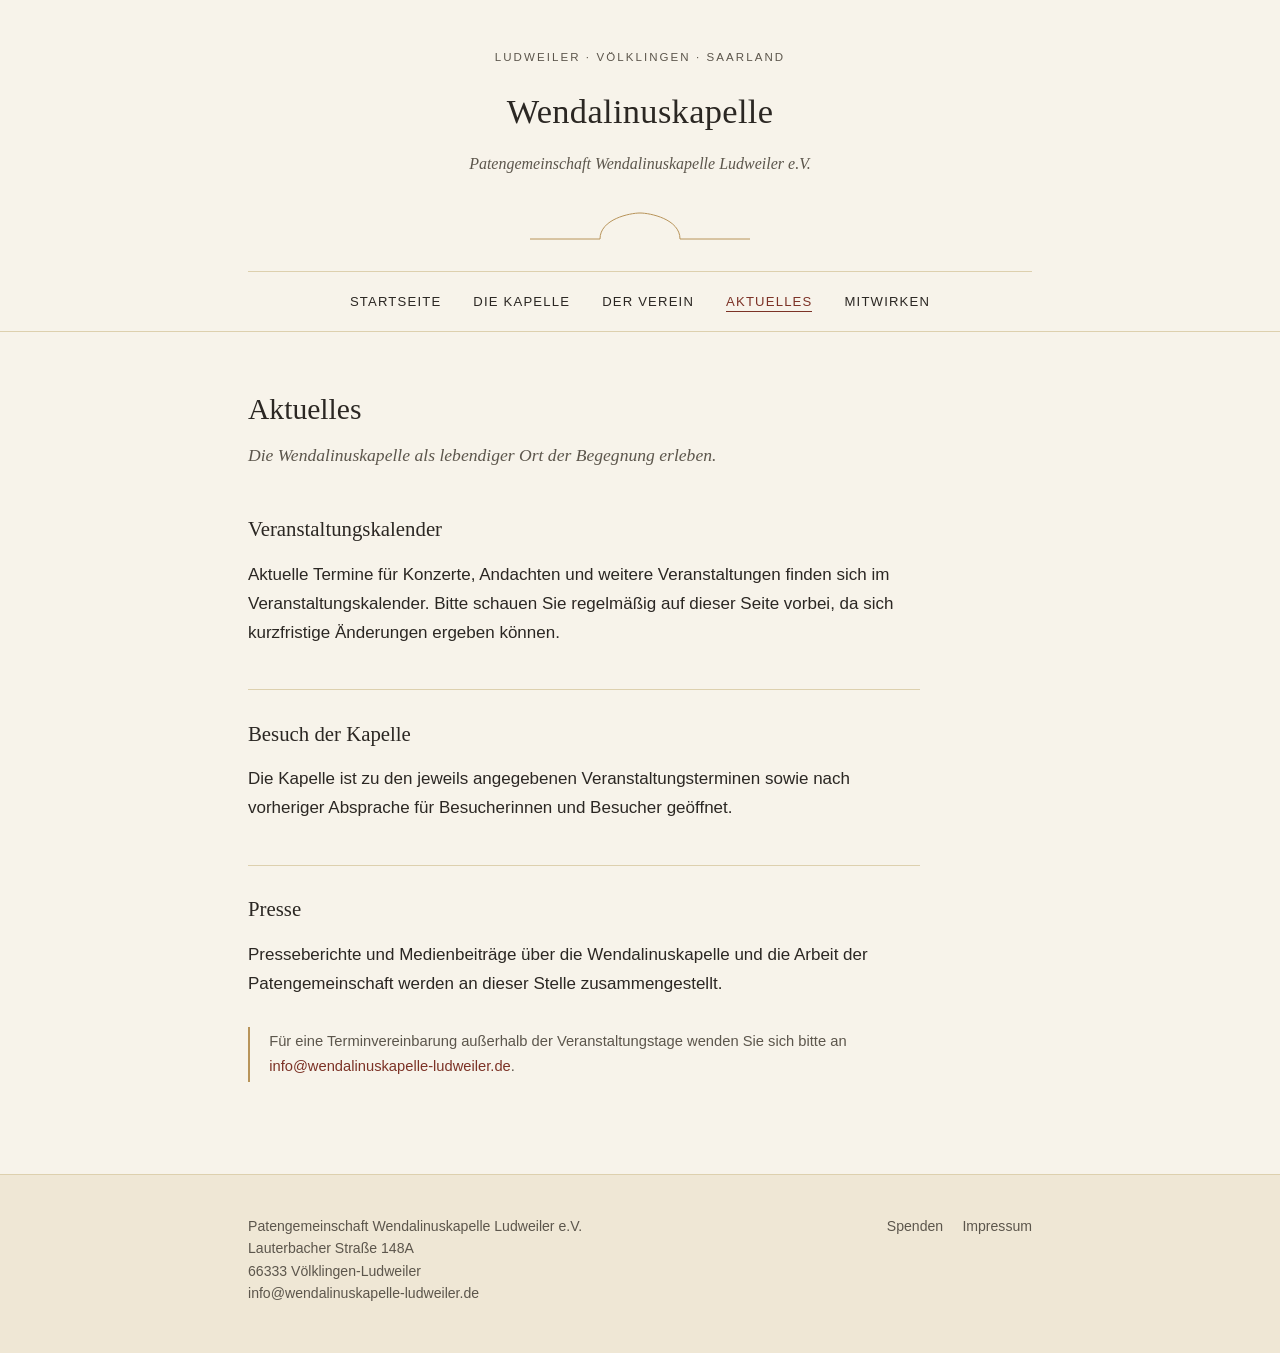
==== aktuelles.html @ 627bee24 "Erster Entwurf: Wendalinuskapelle Ludweiler Website" ====
<!doctype html>
<html lang="de">
<head>
<meta charset="utf-8">
<title>Aktuelles — Wendalinuskapelle Ludweiler</title>
<meta name="description" content="Veranstaltungen, Öffnungszeiten und Neuigkeiten rund um die Wendalinuskapelle Ludweiler.">
<meta name="viewport" content="width=device-width, initial-scale=1">
<link rel="stylesheet" href="css/style.css">
</head>
<body>

<header class="site-header">
  <div class="container">
    <p class="site-eyebrow">Ludweiler · Völklingen · Saarland</p>
    <h1 class="site-title"><a href="index.html">Wendalinuskapelle</a></h1>
    <p class="site-subtitle">Patengemeinschaft Wendalinuskapelle Ludweiler e.V.</p>
    <svg class="arch-divider" viewBox="0 0 220 34" xmlns="http://www.w3.org/2000/svg" aria-hidden="true">
      <line x1="0" y1="30" x2="70" y2="30"></line>
      <path d="M70 30 C70 10, 100 4, 110 4 C120 4, 150 10, 150 30"></path>
      <line x1="150" y1="30" x2="220" y2="30"></line>
    </svg>
    <nav class="site-nav" aria-label="Hauptnavigation">
      <ul>
        <li><a href="index.html">Startseite</a></li>
        <li><a href="die-kapelle.html">Die Kapelle</a></li>
        <li><a href="der-verein.html">Der Verein</a></li>
        <li><a href="aktuelles.html" aria-current="page">Aktuelles</a></li>
        <li><a href="mitwirken.html">Mitwirken</a></li>
      </ul>
    </nav>
  </div>
</header>

<main>
  <div class="container">
    <h2 class="page-title">Aktuelles</h2>
    <p class="page-lede">Die Wendalinuskapelle als lebendiger Ort der Begegnung erleben.</p>

    <div class="prose">

      <h2>Veranstaltungskalender</h2>
      <p>Aktuelle Termine für Konzerte, Andachten und weitere Veranstaltungen finden sich im Veranstaltungskalender. Bitte schauen Sie regelmäßig auf dieser Seite vorbei, da sich kurzfristige Änderungen ergeben können.</p>

      <h2>Besuch der Kapelle</h2>
      <p>Die Kapelle ist zu den jeweils angegebenen Veranstaltungsterminen sowie nach vorheriger Absprache für Besucherinnen und Besucher geöffnet.</p>

      <h2 id="presse">Presse</h2>
      <p>Presseberichte und Medienbeiträge über die Wendalinuskapelle und die Arbeit der Patengemeinschaft werden an dieser Stelle zusammengestellt.</p>

    </div>

    <div class="notice">
      Für eine Terminvereinbarung außerhalb der Veranstaltungstage wenden Sie sich bitte an <a href="mailto:info@wendalinuskapelle-ludweiler.de">info@wendalinuskapelle-ludweiler.de</a>.
    </div>

  </div>
</main>

<footer class="site-footer">
  <div class="container">
    <address>
      Patengemeinschaft Wendalinuskapelle Ludweiler e.V.<br>
      Lauterbacher Straße 148A<br>
      66333 Völklingen-Ludweiler<br>
      <a href="mailto:info@wendalinuskapelle-ludweiler.de">info@wendalinuskapelle-ludweiler.de</a>
    </address>
    <nav aria-label="Fußzeilennavigation">
      <ul>
        <li><a href="mitwirken.html">Spenden</a></li>
        <li><a href="impressum.html">Impressum</a></li>
      </ul>
    </nav>
  </div>
</footer>

</body>
</html>
---- css/style.css ----
:root {
  --color-bg: #f7f3ea;
  --color-bg-alt: #efe7d5;
  --color-text: #2b2723;
  --color-text-muted: #5c564c;
  --color-accent: #7c3226;
  --color-rule: #b8945a;
  --color-border: #ddd0ae;
  --font-serif: Georgia, "Iowan Old Style", "Times New Roman", serif;
  --font-sans: -apple-system, BlinkMacSystemFont, "Segoe UI", Helvetica, Arial, sans-serif;
  --measure: 42rem;
}

* {
  box-sizing: border-box;
}

html {
  scroll-behavior: smooth;
}

body {
  margin: 0;
  background: var(--color-bg);
  color: var(--color-text);
  font-family: var(--font-sans);
  font-size: 17px;
  line-height: 1.7;
  -webkit-font-smoothing: antialiased;
}

a {
  color: var(--color-accent);
  text-decoration: none;
  border-bottom: 1px solid transparent;
}

a:hover {
  border-bottom-color: var(--color-accent);
}

img {
  max-width: 100%;
  display: block;
}

.container {
  max-width: 52rem;
  margin: 0 auto;
  padding: 0 1.5rem;
}

/* Header */

.site-header {
  border-bottom: 1px solid var(--color-border);
  padding: 3rem 0 0;
  background: var(--color-bg);
}

.site-header .container {
  text-align: center;
}

.site-eyebrow {
  font-family: var(--font-sans);
  font-size: 0.72rem;
  letter-spacing: 0.18em;
  text-transform: uppercase;
  color: var(--color-text-muted);
  margin: 0 0 0.9rem;
}

.site-title {
  font-family: var(--font-serif);
  font-weight: 400;
  font-size: 2.15rem;
  letter-spacing: 0.01em;
  margin: 0 0 0.6rem;
}

.site-title a {
  color: var(--color-text);
  border-bottom: none;
}

.site-subtitle {
  font-family: var(--font-serif);
  font-style: italic;
  color: var(--color-text-muted);
  font-size: 1rem;
  margin: 0 0 2rem;
}

.arch-divider {
  display: block;
  margin: 0 auto;
  width: 100%;
  max-width: 220px;
  height: 34px;
}

.arch-divider path,
.arch-divider line {
  stroke: var(--color-rule);
  stroke-width: 1;
  fill: none;
}

nav.site-nav {
  margin-top: 1.75rem;
  border-top: 1px solid var(--color-border);
}

nav.site-nav ul {
  list-style: none;
  display: flex;
  justify-content: center;
  flex-wrap: wrap;
  gap: 0.5rem 2rem;
  margin: 0;
  padding: 0.95rem 0;
}

nav.site-nav a {
  font-size: 0.82rem;
  letter-spacing: 0.09em;
  text-transform: uppercase;
  color: var(--color-text);
  border-bottom: 1px solid transparent;
  padding-bottom: 2px;
}

nav.site-nav a:hover,
nav.site-nav a[aria-current="page"] {
  color: var(--color-accent);
  border-bottom-color: var(--color-accent);
}

/* Main content */

main {
  padding: 3.25rem 0 4rem;
}

.page-title {
  font-family: var(--font-serif);
  font-weight: 400;
  font-size: 1.85rem;
  margin: 0 0 0.4rem;
}

.page-lede {
  font-family: var(--font-serif);
  font-style: italic;
  color: var(--color-text-muted);
  font-size: 1.1rem;
  max-width: var(--measure);
  margin: 0 0 2.5rem;
}

.prose {
  max-width: var(--measure);
}

.prose h2 {
  font-family: var(--font-serif);
  font-weight: 400;
  font-size: 1.3rem;
  margin: 2.6rem 0 0.9rem;
  padding-top: 1.6rem;
  border-top: 1px solid var(--color-border);
}

.prose h2:first-child {
  margin-top: 0;
  padding-top: 0;
  border-top: none;
}

.prose p {
  margin: 0 0 1.15rem;
}

.prose blockquote {
  margin: 1.6rem 0;
  padding: 0.2rem 0 0.2rem 1.3rem;
  border-left: 2px solid var(--color-rule);
  font-family: var(--font-serif);
  font-style: italic;
  color: var(--color-text-muted);
}

.lead-figure {
  font-family: var(--font-serif);
  font-size: 0.95rem;
  color: var(--color-text-muted);
  text-transform: none;
  letter-spacing: 0.02em;
  margin: 0 0 2rem;
}

/* Teaser grid on homepage */

.teaser-grid {
  display: grid;
  grid-template-columns: repeat(2, 1fr);
  gap: 1.75rem 2.25rem;
  margin-top: 3rem;
  max-width: 52rem;
}

.teaser {
  border-top: 1px solid var(--color-rule);
  padding-top: 1rem;
}

.teaser h3 {
  font-family: var(--font-serif);
  font-weight: 400;
  font-size: 1.15rem;
  margin: 0 0 0.5rem;
}

.teaser p {
  color: var(--color-text-muted);
  margin: 0 0 0.7rem;
  font-size: 0.97rem;
}

.teaser a {
  font-size: 0.82rem;
  letter-spacing: 0.06em;
  text-transform: uppercase;
}

/* Info panel (contact / facts) */

.panel {
  background: var(--color-bg-alt);
  border: 1px solid var(--color-border);
  padding: 1.75rem 2rem;
  margin: 2.5rem 0;
  max-width: var(--measure);
}

.panel h2 {
  font-family: var(--font-serif);
  font-weight: 400;
  font-size: 1.1rem;
  margin: 0 0 0.9rem;
}

.panel dl {
  margin: 0;
  display: grid;
  grid-template-columns: auto 1fr;
  gap: 0.4rem 1.2rem;
  font-size: 0.95rem;
}

.panel dt {
  color: var(--color-text-muted);
  letter-spacing: 0.03em;
}

.panel dd {
  margin: 0;
}

.notice {
  border-left: 2px solid var(--color-rule);
  padding: 0.15rem 0 0.15rem 1.2rem;
  color: var(--color-text-muted);
  font-size: 0.92rem;
  max-width: var(--measure);
  margin: 1.75rem 0;
}

ul.plain,
ol.plain {
  padding-left: 1.2rem;
  max-width: var(--measure);
}

ul.plain li,
ol.plain li {
  margin-bottom: 0.6rem;
}

/* Footer */

.site-footer {
  border-top: 1px solid var(--color-border);
  padding: 2.5rem 0 3rem;
  background: var(--color-bg-alt);
}

.site-footer .container {
  display: flex;
  flex-wrap: wrap;
  justify-content: space-between;
  gap: 1.5rem;
  font-size: 0.88rem;
  color: var(--color-text-muted);
}

.site-footer address {
  font-style: normal;
  line-height: 1.6;
}

.site-footer nav ul {
  list-style: none;
  padding: 0;
  margin: 0;
  display: flex;
  gap: 1.2rem;
}

.site-footer a {
  color: var(--color-text-muted);
}

.site-footer a:hover {
  color: var(--color-accent);
}

@media (max-width: 640px) {
  .site-header {
    padding-top: 2.25rem;
  }
  .site-title {
    font-size: 1.65rem;
  }
  main {
    padding: 2.25rem 0 3rem;
  }
  .teaser-grid {
    grid-template-columns: 1fr;
  }
  .panel {
    padding: 1.4rem 1.4rem;
  }
  .site-footer .container {
    flex-direction: column;
  }
}
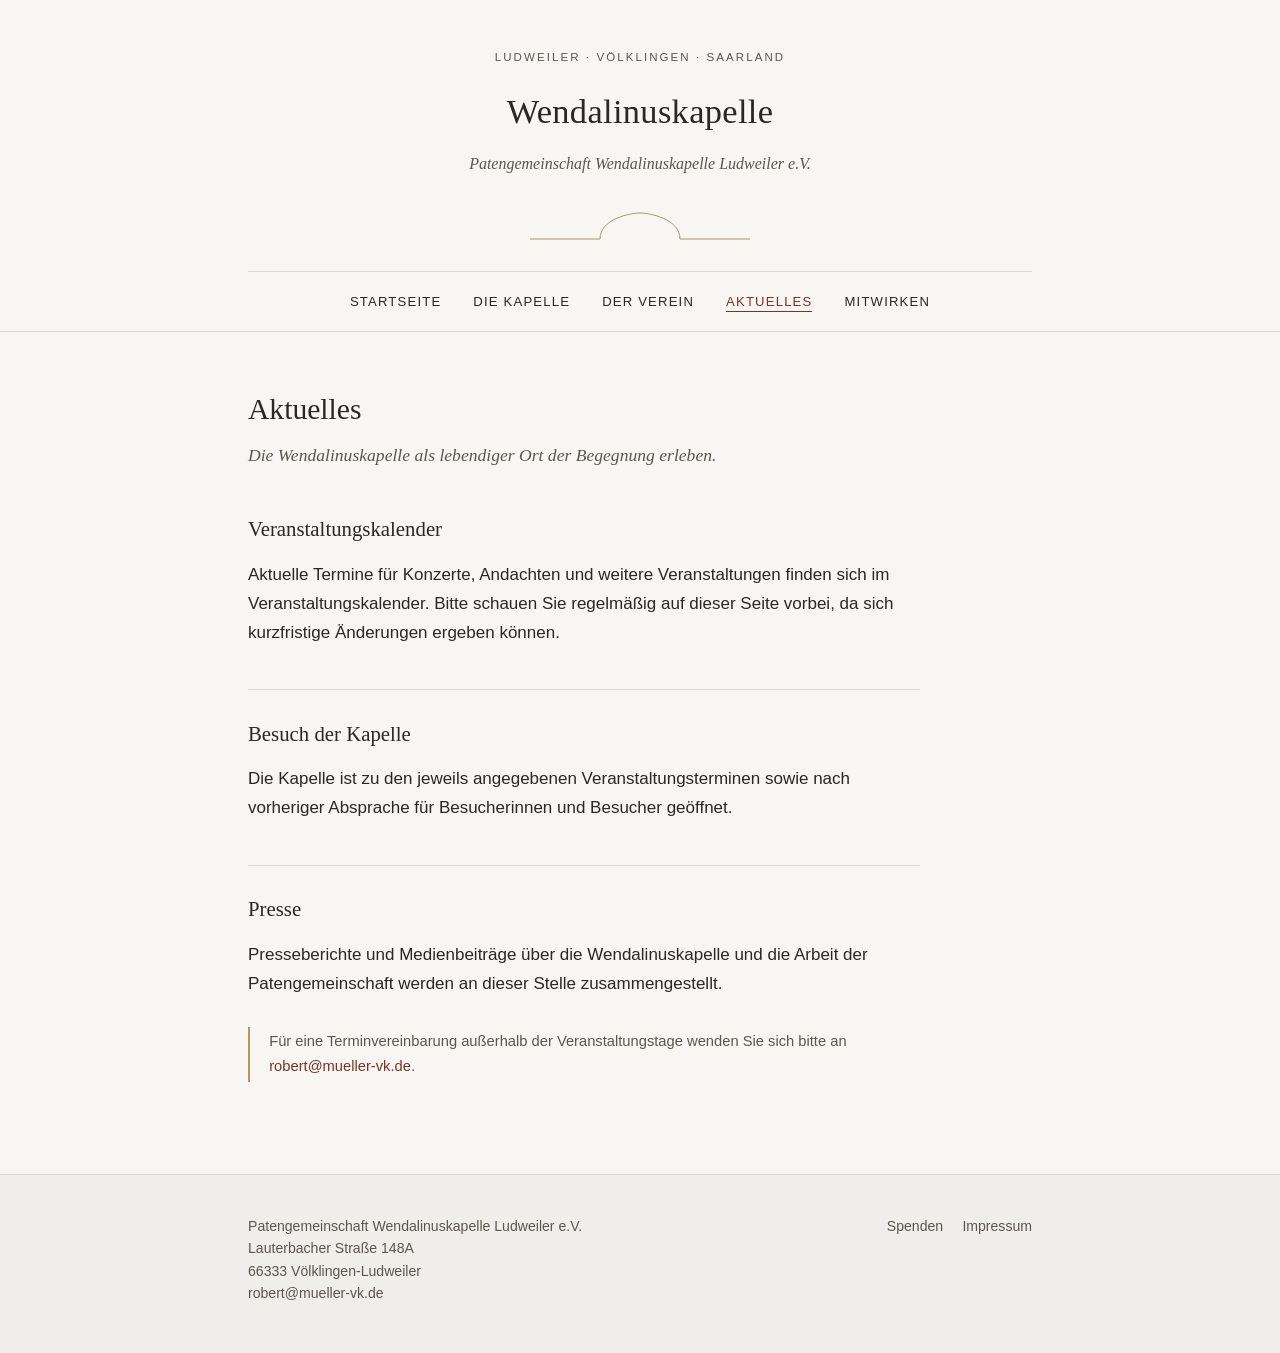
==== commit cd9eee88: "E-Mail-Kontakt auf robert@mueller-vk.de umstellen (info@ funktioniert nicht)" ====
--- a/aktuelles.html
+++ b/aktuelles.html
@@ -50,7 +50,7 @@
     </div>
 
     <div class="notice">
-      Für eine Terminvereinbarung außerhalb der Veranstaltungstage wenden Sie sich bitte an <a href="mailto:info@wendalinuskapelle-ludweiler.de">info@wendalinuskapelle-ludweiler.de</a>.
+      Für eine Terminvereinbarung außerhalb der Veranstaltungstage wenden Sie sich bitte an <a href="mailto:robert@mueller-vk.de">robert@mueller-vk.de</a>.
     </div>
 
   </div>
@@ -62,7 +62,7 @@
       Patengemeinschaft Wendalinuskapelle Ludweiler e.V.<br>
       Lauterbacher Straße 148A<br>
       66333 Völklingen-Ludweiler<br>
-      <a href="mailto:info@wendalinuskapelle-ludweiler.de">info@wendalinuskapelle-ludweiler.de</a>
+      <a href="mailto:robert@mueller-vk.de">robert@mueller-vk.de</a>
     </address>
     <nav aria-label="Fußzeilennavigation">
       <ul>
--- a/css/style.css
+++ b/css/style.css
@@ -1,11 +1,11 @@
 :root {
-  --color-bg: #f7f3ea;
-  --color-bg-alt: #efe7d5;
+  --color-bg: #f7f6f3;
+  --color-bg-alt: #efeeea;
   --color-text: #2b2723;
   --color-text-muted: #5c564c;
   --color-accent: #7c3226;
   --color-rule: #b8945a;
-  --color-border: #ddd0ae;
+  --color-border: #ddd9cf;
   --font-serif: Georgia, "Iowan Old Style", "Times New Roman", serif;
   --font-sans: -apple-system, BlinkMacSystemFont, "Segoe UI", Helvetica, Arial, sans-serif;
   --measure: 42rem;
@@ -200,6 +200,32 @@
   margin: 0 0 2rem;
 }
 
+/* Photos */
+
+figure.photo {
+  margin: 2.5rem 0;
+  max-width: var(--measure);
+}
+
+figure.photo.wide {
+  max-width: 100%;
+}
+
+figure.photo img {
+  width: 100%;
+  height: auto;
+  display: block;
+  border: 1px solid var(--color-border);
+}
+
+figure.photo figcaption {
+  margin-top: 0.7rem;
+  font-family: var(--font-serif);
+  font-style: italic;
+  color: var(--color-text-muted);
+  font-size: 0.88rem;
+}
+
 /* Teaser grid on homepage */
 
 .teaser-grid {
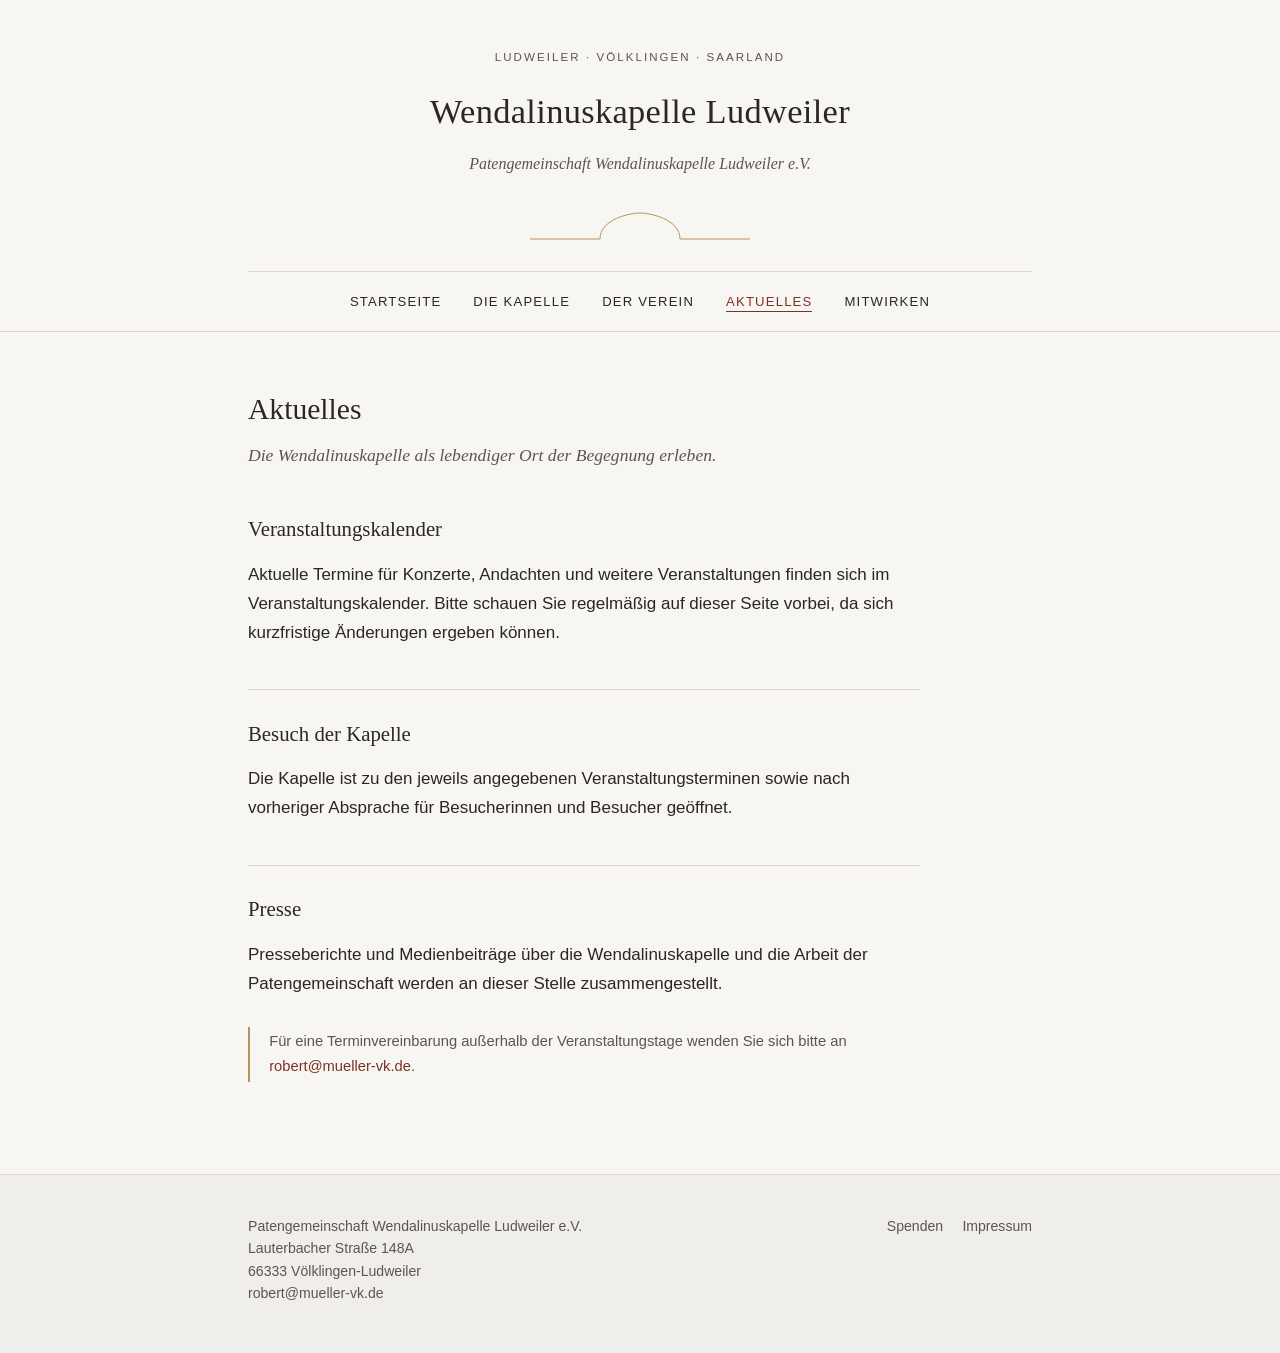
==== commit c226e2a2: "Seitentitel auf 'Wendalinuskapelle Ludweiler' ändern" ====
--- a/aktuelles.html
+++ b/aktuelles.html
@@ -12,7 +12,7 @@
 <header class="site-header">
   <div class="container">
     <p class="site-eyebrow">Ludweiler · Völklingen · Saarland</p>
-    <h1 class="site-title"><a href="index.html">Wendalinuskapelle</a></h1>
+    <h1 class="site-title"><a href="index.html">Wendalinuskapelle Ludweiler</a></h1>
     <p class="site-subtitle">Patengemeinschaft Wendalinuskapelle Ludweiler e.V.</p>
     <svg class="arch-divider" viewBox="0 0 220 34" xmlns="http://www.w3.org/2000/svg" aria-hidden="true">
       <line x1="0" y1="30" x2="70" y2="30"></line>
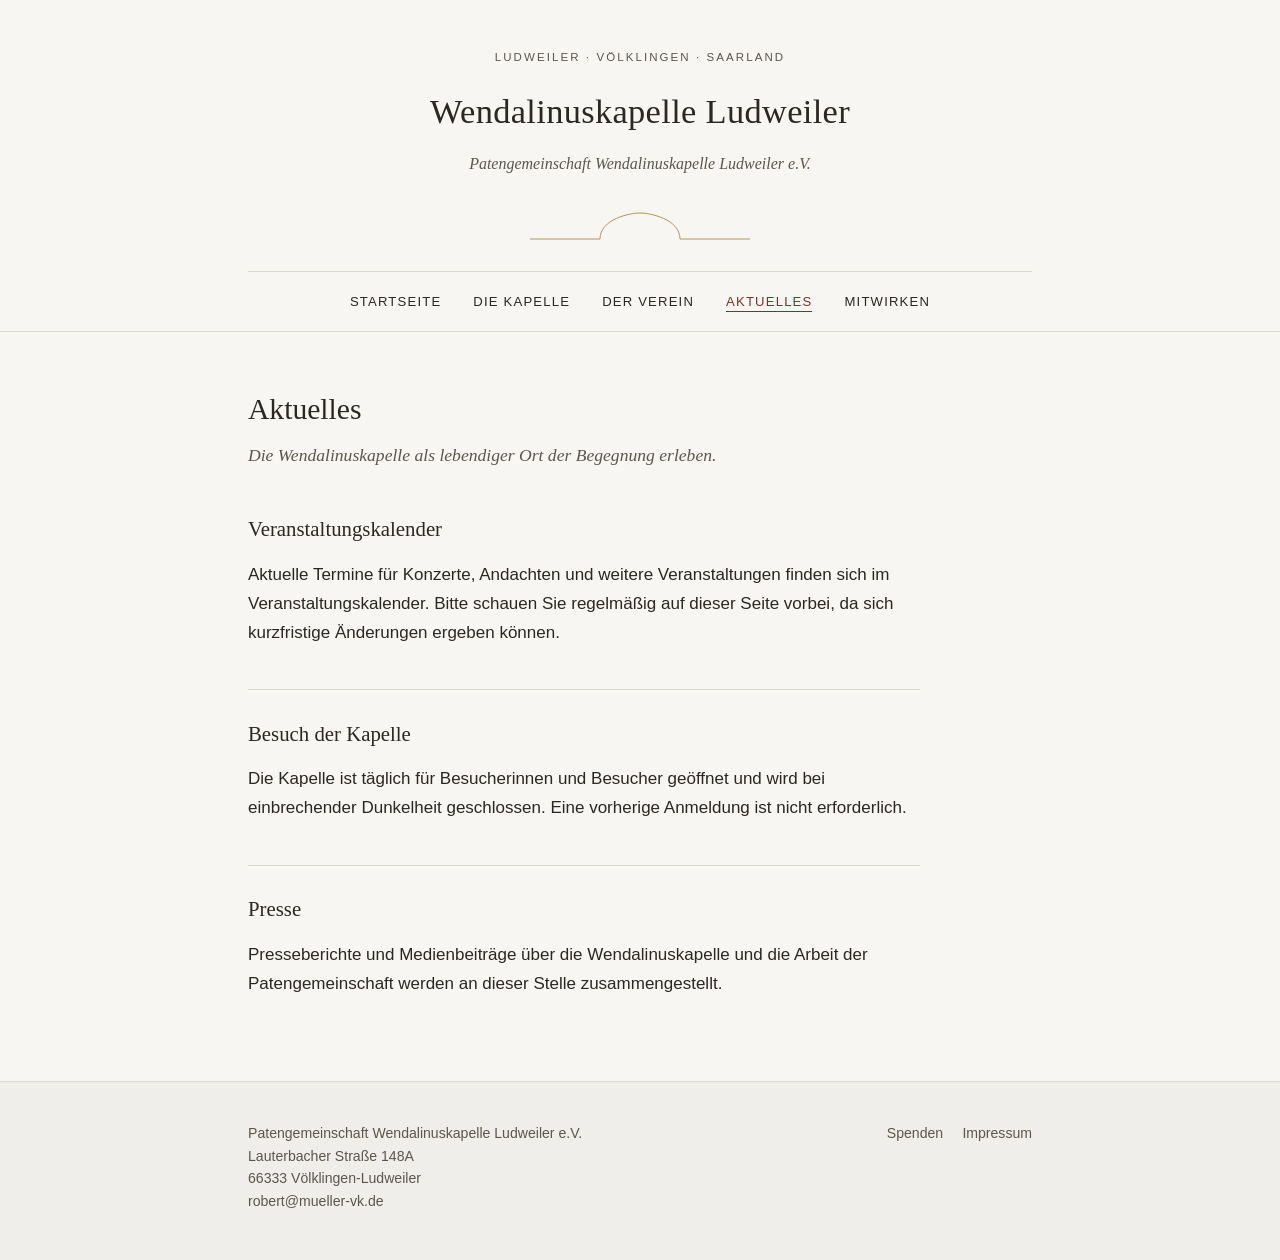
==== commit 1414b7db: "Inhaltliche Korrekturen nach Feedback des Vereins: Trägerschaft, Architekturbeschreibung, Öffnungsze" ====
--- a/aktuelles.html
+++ b/aktuelles.html
@@ -42,15 +42,11 @@
       <p>Aktuelle Termine für Konzerte, Andachten und weitere Veranstaltungen finden sich im Veranstaltungskalender. Bitte schauen Sie regelmäßig auf dieser Seite vorbei, da sich kurzfristige Änderungen ergeben können.</p>
 
       <h2>Besuch der Kapelle</h2>
-      <p>Die Kapelle ist zu den jeweils angegebenen Veranstaltungsterminen sowie nach vorheriger Absprache für Besucherinnen und Besucher geöffnet.</p>
+      <p>Die Kapelle ist täglich für Besucherinnen und Besucher geöffnet und wird bei einbrechender Dunkelheit geschlossen. Eine vorherige Anmeldung ist nicht erforderlich.</p>
 
       <h2 id="presse">Presse</h2>
       <p>Presseberichte und Medienbeiträge über die Wendalinuskapelle und die Arbeit der Patengemeinschaft werden an dieser Stelle zusammengestellt.</p>
 
-    </div>
-
-    <div class="notice">
-      Für eine Terminvereinbarung außerhalb der Veranstaltungstage wenden Sie sich bitte an <a href="mailto:robert@mueller-vk.de">robert@mueller-vk.de</a>.
     </div>
 
   </div>
--- a/css/style.css
+++ b/css/style.css
@@ -258,6 +258,140 @@
   font-size: 0.82rem;
   letter-spacing: 0.06em;
   text-transform: uppercase;
+}
+
+/* Virtuelle Kerze */
+
+.candle-form {
+  max-width: var(--measure);
+  margin: 2rem 0 2.5rem;
+  padding: 1.5rem 1.75rem;
+  background: var(--color-bg-alt);
+  border: 1px solid var(--color-border);
+}
+
+.candle-field {
+  margin-bottom: 1rem;
+}
+
+.candle-field label {
+  display: block;
+  font-size: 0.82rem;
+  letter-spacing: 0.03em;
+  color: var(--color-text-muted);
+  margin-bottom: 0.35rem;
+}
+
+.candle-field input,
+.candle-field textarea {
+  width: 100%;
+  font-family: var(--font-sans);
+  font-size: 0.95rem;
+  color: var(--color-text);
+  background: var(--color-bg);
+  border: 1px solid var(--color-border);
+  padding: 0.55rem 0.7rem;
+  box-sizing: border-box;
+}
+
+.candle-field textarea {
+  resize: vertical;
+}
+
+.candle-honeypot {
+  position: absolute;
+  left: -9999px;
+  width: 1px;
+  height: 1px;
+  overflow: hidden;
+}
+
+.candle-submit {
+  font-family: var(--font-sans);
+  font-size: 0.82rem;
+  letter-spacing: 0.06em;
+  text-transform: uppercase;
+  color: var(--color-bg);
+  background: var(--color-accent);
+  border: none;
+  padding: 0.65rem 1.4rem;
+  cursor: pointer;
+}
+
+.candle-submit:hover {
+  opacity: 0.9;
+}
+
+.candle-submit:disabled {
+  opacity: 0.5;
+  cursor: default;
+}
+
+.candle-status {
+  margin: 0.75rem 0 0;
+  font-size: 0.85rem;
+  color: var(--color-text-muted);
+  min-height: 1.2em;
+}
+
+.candle-list-heading {
+  font-family: var(--font-serif);
+  font-weight: 400;
+  font-size: 1.1rem;
+  margin: 2.5rem 0 1rem;
+}
+
+.candle-list {
+  list-style: none;
+  margin: 0 0 2rem;
+  padding: 0;
+  max-width: var(--measure);
+  display: flex;
+  flex-direction: column;
+  gap: 1.1rem;
+}
+
+.candle-item {
+  display: flex;
+  gap: 0.75rem;
+  align-items: flex-start;
+  border-top: 1px solid var(--color-border);
+  padding-top: 1rem;
+}
+
+.candle-flame {
+  width: 16px;
+  height: 16px;
+  flex: none;
+  margin-top: 0.25rem;
+  stroke: var(--color-accent);
+  fill: none;
+  stroke-width: 1.3;
+}
+
+.candle-text {
+  display: flex;
+  flex-direction: column;
+  gap: 0.25rem;
+}
+
+.candle-message {
+  font-family: var(--font-serif);
+  font-style: italic;
+  color: var(--color-text);
+  font-size: 0.98rem;
+}
+
+.candle-meta {
+  font-size: 0.8rem;
+  color: var(--color-text-muted);
+  letter-spacing: 0.02em;
+}
+
+.candle-empty {
+  color: var(--color-text-muted);
+  font-size: 0.92rem;
+  font-style: italic;
 }
 
 /* Info panel (contact / facts) */
